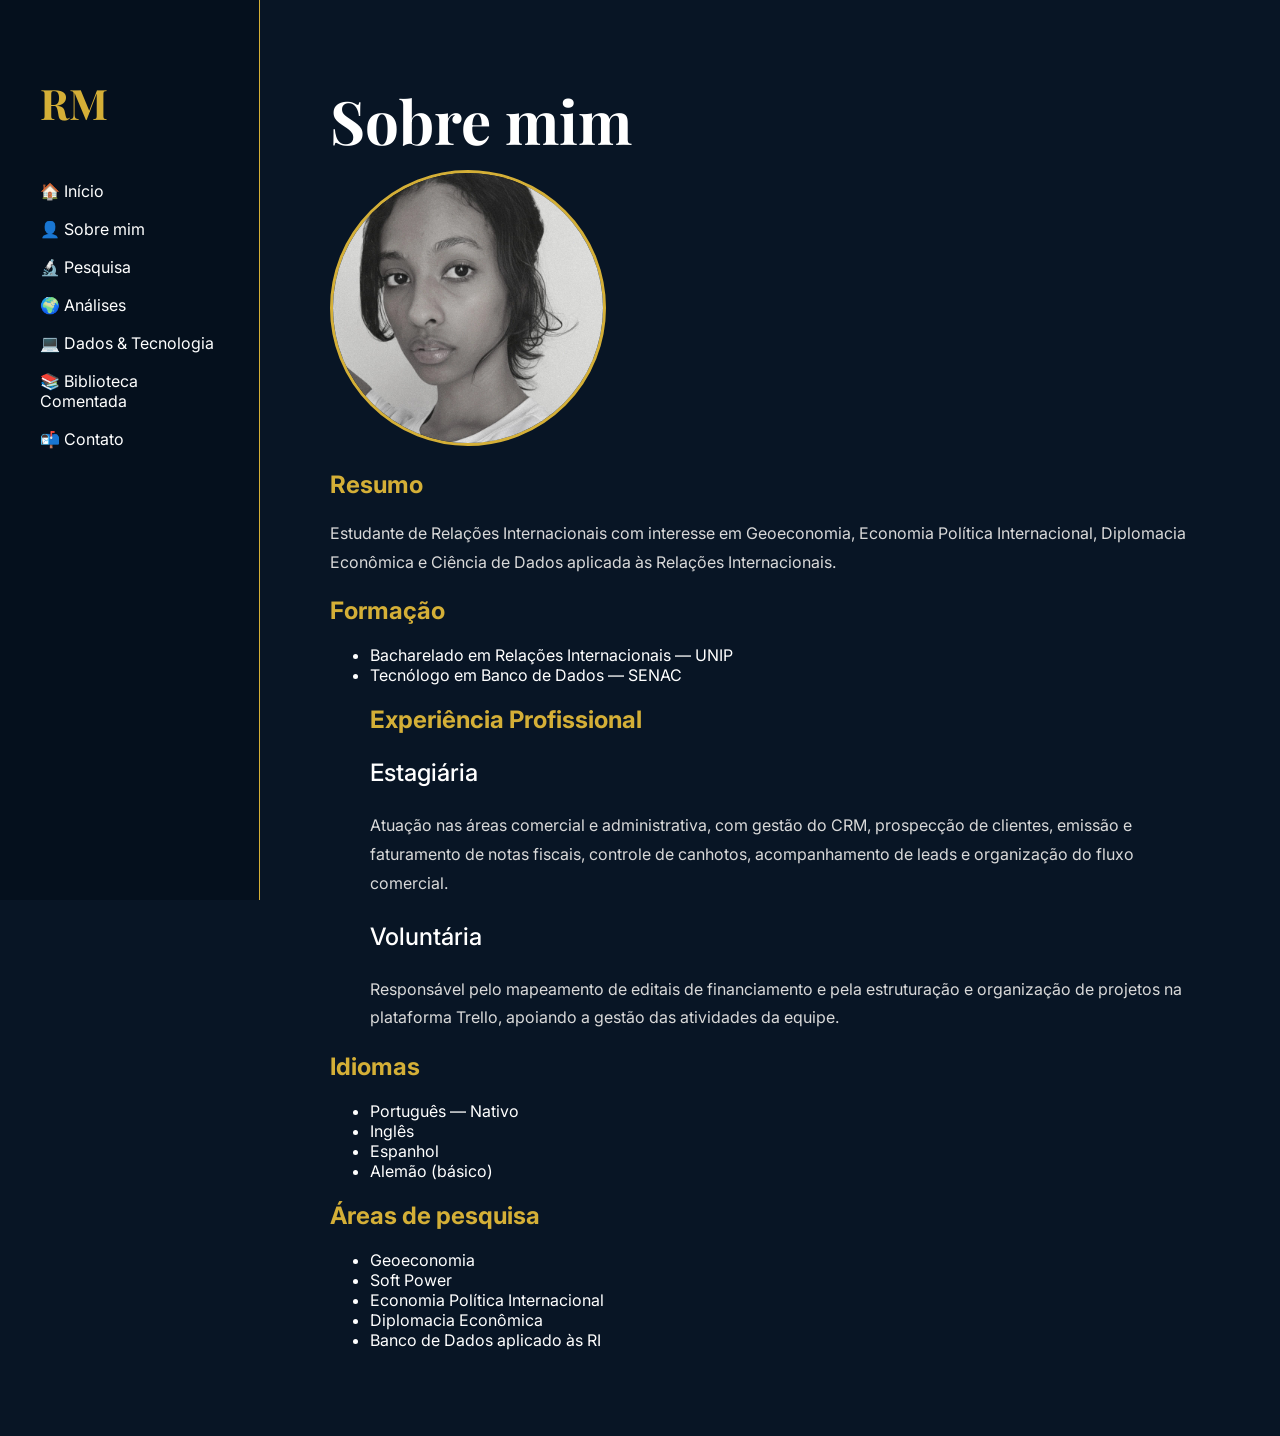
==== sobremim.html @ a2f9356c "Create sobremim.html with personal information" ====
<!DOCTYPE html>
<html lang="pt-BR">

<head>

    <meta charset="UTF-8">
    <meta name="viewport" content="width=device-width, initial-scale=1.0">

    <title>Sobre mim | Roberta Mendes</title>

    <link rel="preconnect" href="https://fonts.googleapis.com">
    <link rel="preconnect" href="https://fonts.gstatic.com" crossorigin>

    <link href="https://fonts.googleapis.com/css2?family=Inter:wght@300;400;500;600;700&family=Playfair+Display:wght@500;600;700&display=swap" rel="stylesheet">

    <link rel="stylesheet" href="style.css">

</head>

<body>

<aside class="sidebar">

<h1>RM</h1>

<nav>

<a href="index.html">🏠 Início</a>

<a href="sobremim.html">👤 Sobre mim</a>

<a href="#">🔬 Pesquisa</a>

<a href="#">🌍 Análises</a>

<a href="#">💻 Dados & Tecnologia</a>

<a href="#">📚 Biblioteca Comentada</a>

<a href="#">📬 Contato</a>

</nav>

</aside>

<main class="conteudo">

<h1>Sobre mim</h1>

<img class="foto-perfil"
src="perfil.jpg"
alt="Roberta Mendes">

<h2>Resumo</h2>

<p>

Estudante de Relações Internacionais com interesse em
Geoeconomia, Economia Política Internacional, Diplomacia
Econômica e Ciência de Dados aplicada às Relações
Internacionais. 

</p>

<h2>Formação</h2>

<ul>

<li>Bacharelado em Relações Internacionais — UNIP</li>

<li>Tecnólogo em Banco de Dados — SENAC</li>
  <h2>Experiência Profissional</h2>

<h3>Estagiária</h3>

<p>

Atuação nas áreas comercial e administrativa, com gestão do CRM,
prospecção de clientes, emissão e faturamento de notas fiscais,
controle de canhotos, acompanhamento de leads e organização do
fluxo comercial.

</p>

<h3>Voluntária</h3>

<p>

Responsável pelo mapeamento de editais de financiamento e pela
estruturação e organização de projetos na plataforma Trello,
apoiando a gestão das atividades da equipe.

</p>

</ul>

<h2>Idiomas</h2>

<ul>

<li>Português — Nativo</li>

<li>Inglês</li>

<li>Espanhol</li>

<li>Alemão (básico)</li>

</ul>

<h2>Áreas de pesquisa</h2>

<ul>

<li>Geoeconomia</li>

<li>Soft Power</li>

<li>Economia Política Internacional</li>

<li>Diplomacia Econômica</li>

<li>Banco de Dados aplicado às RI</li>

</ul>

</main>

</body>

</html>
---- style.css ----
body{

    margin:0;

    display:flex;

    background:#081525;

    color:white;

    font-family:'Inter',sans-serif;

}

/* MENU */

.sidebar{

    width:260px;

    min-height:100vh;

    background:#05101d;

    border-right:1px solid #d4af37;

    padding:40px;

    box-sizing:border-box;

    position:fixed;

}

.sidebar h1{

    font-family:'Playfair Display',serif;

    color:#d4af37;

    font-size:42px;

    margin-bottom:50px;

}

.sidebar a{

    display:block;

    text-decoration:none;

    color:white;

    margin:18px 0;

    transition:.3s;

}

.sidebar a:hover{

    color:#d4af37;

    padding-left:8px;

}

/* CONTEÚDO */

.conteudo{

    margin-left:260px;

    padding:70px;

}

.hero{

    display:flex;

    justify-content:space-between;

    align-items:center;

    gap:70px;

    margin-bottom:80px;

}

.texto{

    flex:1;

}

.conteudo h1{

    font-family:'Playfair Display',serif;

    font-size:60px;

    margin:10px 0;

}

.conteudo h2{

    color:#d4af37;

}

.conteudo h3{

    font-size:24px;

    font-weight:500;

}

.conteudo p{

    line-height:1.8;

    color:#d9d9d9;

}

/* FOTO */

.foto-perfil{

    width:270px;

    height:270px;

    border-radius:50%;

    object-fit:cover;

    border:3px solid #d4af37;

}

/* CARDS */

.cards{

    display:grid;

    grid-template-columns:repeat(2,1fr);

    gap:30px;

}

.card{

    display:block;

    text-decoration:none;

    color:white;

    background:#0e2037;

    border:1px solid rgba(212,175,55,.35);

    border-radius:18px;

    padding:30px;

    transition:.3s;

}

.card:hover{

    transform:translateY(-8px);

    border-color:#d4af37;

    box-shadow:0 15px 40px rgba(0,0,0,.35);

}

.card h3{

    font-family:'Playfair Display',serif;

    margin-top:0;

    color:#d4af37;

}

.card h4{

    font-size:18px;

    margin-bottom:15px;

}

.card p{

    margin:0;

}v
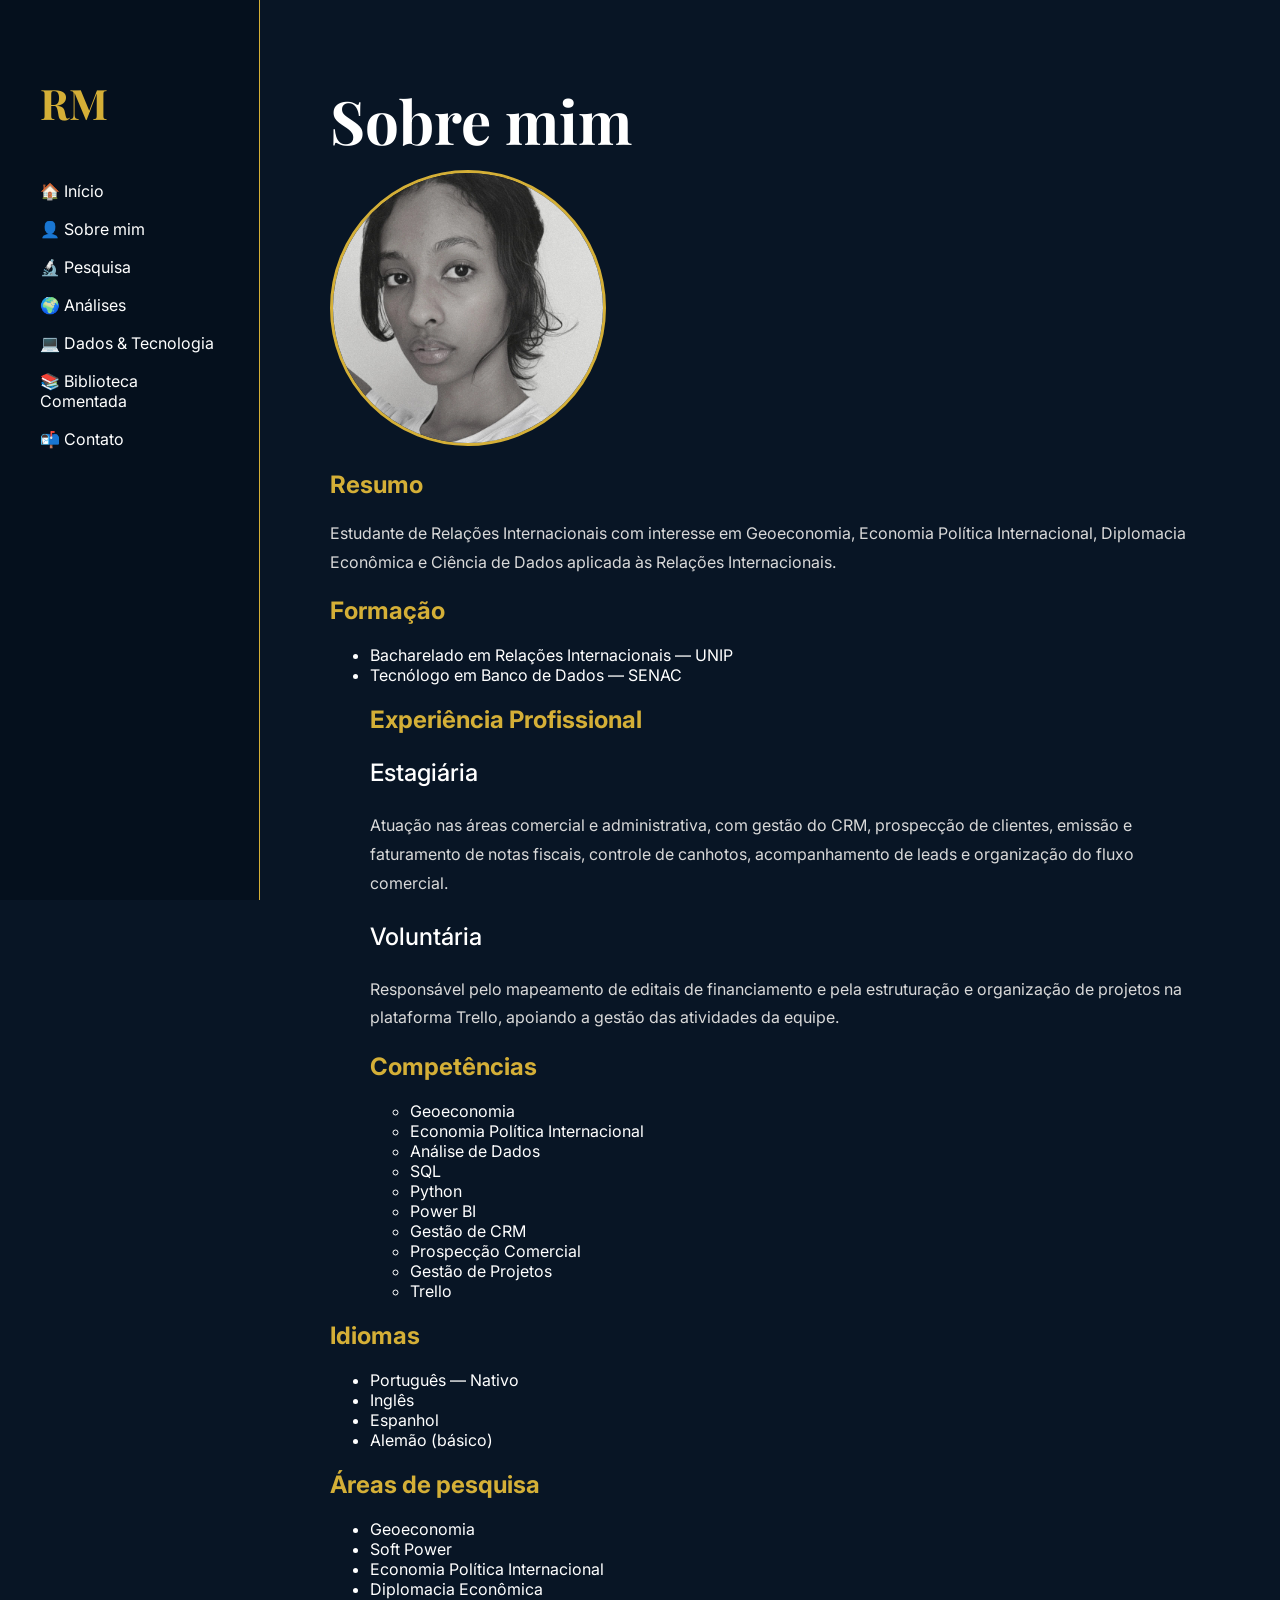
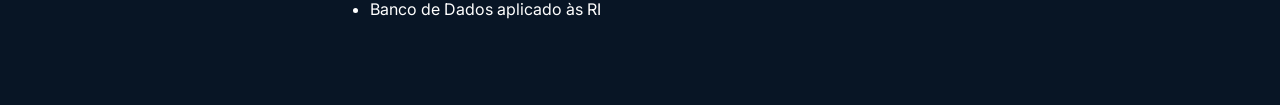
==== commit 5e68560c: "Add skills and languages sections to sobremim.html" ====
--- a/sobremim.html
+++ b/sobremim.html
@@ -91,7 +91,31 @@
 apoiando a gestão das atividades da equipe.
 
 </p>
+<h2>Competências</h2>
 
+<ul>
+
+<li>Geoeconomia</li>
+
+<li>Economia Política Internacional</li>
+
+<li>Análise de Dados</li>
+
+<li>SQL</li>
+
+<li>Python</li>
+
+<li>Power BI</li>
+
+<li>Gestão de CRM</li>
+
+<li>Prospecção Comercial</li>
+
+<li>Gestão de Projetos</li>
+
+<li>Trello</li>
+
+</ul>
 </ul>
 
 <h2>Idiomas</h2>
